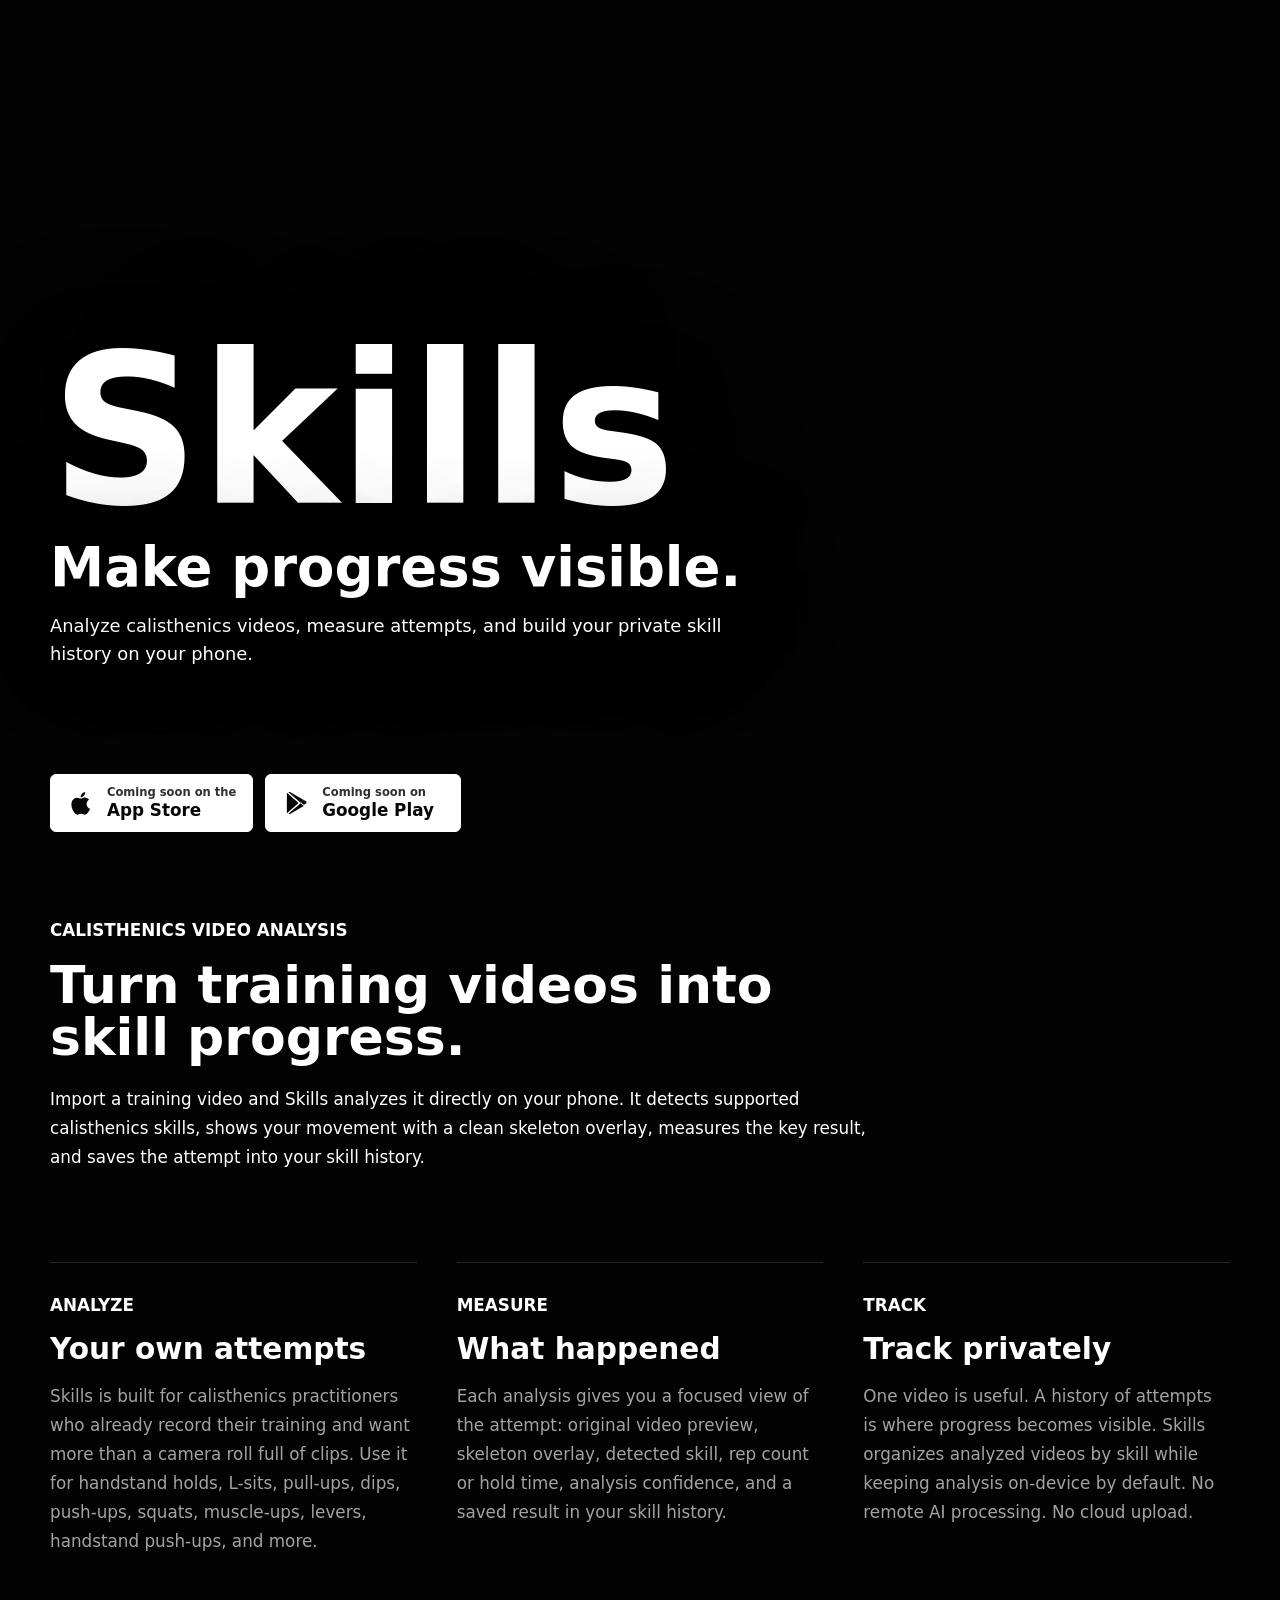
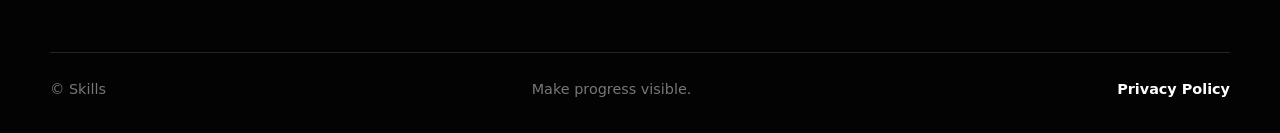
==== index.html @ ea8eeb11 "Remove mockup UI image and update styles and links in HTML files" ====
<!DOCTYPE html>
<html lang="en">
  <head>
    <meta charset="utf-8" />
    <meta name="viewport" content="width=device-width, initial-scale=1" />
    <title>Skills - Calisthenics Video Analysis</title>
    <meta
      name="description"
      content="Skills helps calisthenics athletes analyze training videos, measure reps and holds, and track skill progress privately on their phone."
    />
    <meta name="theme-color" content="#050505" />
    <meta property="og:title" content="Skills" />
    <meta
      property="og:description"
      content="Analyze calisthenics videos, measure attempts, and build your private skill history on your phone."
    />
    <meta property="og:type" content="website" />
    <link rel="icon" href="assets/favicon.svg" type="image/svg+xml" />
    <link rel="stylesheet" href="styles.css?v=20260706" />
  </head>
  <body>
    <div class="background-curtain" aria-hidden="true"></div>
    <main>
      <section class="hero" aria-label="Skills landing page hero">
        <div class="hero__content">
          <h1>Skills</h1>
          <p class="hero__tagline">Make progress visible.</p>
          <p class="hero__body">
            Analyze calisthenics videos, measure attempts, and build your
            private skill history on your phone.
          </p>
        </div>
      </section>

      <section class="buttons" aria-label="Download links">
        <div class="store-buttons" id="download" aria-label="Download links">
          <span
            class="store-button"
            role="link"
            aria-disabled="true"
            title="App Store link coming soon"
          >
            <svg viewBox="0 0 24 24" aria-hidden="true">
              <path
                d="M16.8 12.8c0-2.4 2-3.6 2.1-3.6-1.1-1.6-2.8-1.8-3.4-1.9-1.5-.2-2.8.9-3.6.9-.8 0-2-.8-3.2-.8-1.7 0-3.2 1-4.1 2.5-1.7 3-.4 7.3 1.2 9.7.8 1.2 1.8 2.5 3.1 2.4 1.2 0 1.7-.8 3.2-.8s1.9.8 3.3.8c1.4 0 2.2-1.2 3-2.4.9-1.3 1.3-2.6 1.3-2.7 0-.1-2.9-1.1-2.9-4.1ZM14.5 5.8c.7-.9 1.2-2 1.1-3.2-1 .1-2.1.7-2.8 1.5-.6.7-1.2 1.9-1.1 3 1.1.1 2.1-.5 2.8-1.3Z"
              />
            </svg>
            <span>
              <small>Coming soon on the</small>
              App Store
            </span>
          </span>

          <span
            class="store-button"
            role="link"
            aria-disabled="true"
            title="Google Play link coming soon"
          >
            <svg viewBox="0 0 24 24" aria-hidden="true">
              <path d="M4.2 3.3v17.4l10-8.7-10-8.7Z" />
              <path d="M5.5 2.7 16 11.8l2.7-2.4L7.2 2.7c-.5-.3-1.1-.3-1.7 0Z" />
              <path d="m16 12.2-10.5 9.1c.6.3 1.2.3 1.7 0l11.5-6.7-2.7-2.4Z" />
              <path
                d="m18.7 9.4-2.4 2.1 2.4 2.1 1.6-.9c.9-.5.9-1.8 0-2.4l-1.6-.9Z"
              />
            </svg>
            <span>
              <small>Coming soon on</small>
              Google Play
            </span>
          </span>
        </div>
      </section>

      <section class="intro" aria-labelledby="intro-title">
        <div class="intro__copy">
          <p class="eyebrow">Calisthenics video analysis</p>
          <h2 id="intro-title">Turn training videos into skill progress.</h2>
          <p>
            Import a training video and Skills analyzes it directly on your
            phone. It detects supported calisthenics skills, shows your movement
            with a clean skeleton overlay, measures the key result, and saves
            the attempt into your skill history.
          </p>
        </div>
      </section>

      <section class="detail-columns" aria-label="Product details">
        <article>
          <p class="eyebrow">Analyze</p>
          <h3>Your own attempts</h3>
          <p>
            Skills is built for calisthenics practitioners who already record
            their training and want more than a camera roll full of clips. Use
            it for handstand holds, L-sits, pull-ups, dips, push-ups, squats,
            muscle-ups, levers, handstand push-ups, and more.
          </p>
        </article>
        <article>
          <p class="eyebrow">Measure</p>
          <h3>What happened</h3>
          <p>
            Each analysis gives you a focused view of the attempt: original
            video preview, skeleton overlay, detected skill, rep count or hold
            time, analysis confidence, and a saved result in your skill history.
          </p>
        </article>
        <article>
          <p class="eyebrow">Track</p>
          <h3>Track privately</h3>
          <p>
            One video is useful. A history of attempts is where progress becomes
            visible. Skills organizes analyzed videos by skill while keeping
            analysis on-device by default. No remote AI processing. No cloud
            upload.
          </p>
        </article>
      </section>
    </main>

    <footer class="footer">
      <p>&copy; Skills</p>
      <p>Make progress visible.</p>
      <p>
        <a class="footer__privacy-link" href="privacy-policy.html"
          >Privacy Policy</a
        >
      </p>
    </footer>
  </body>
</html>
---- styles.css ----
:root {
  color-scheme: dark;
  --app-black: #050505;
  --surface: #151515;
  --surface-elevated: #1c1c1e;
  --white: #ffffff;
  --secondary: #a3a3a3;
  --muted: #777777;
  --divider: #242424;
  --mint: #b7f5c8;
  --max-width: 1180px;
  --background-overlay-opacity: 0.48;
}

* {
  box-sizing: border-box;
}

html {
  background: var(--app-black);
}

body {
  position: relative;
  margin: 0;
  background-color: var(--app-black);
  /*
  background-image: url('assets/mockup-ui.png');
  background-position: top center;
  background-repeat: no-repeat;
  background-size: 100% auto;
  */
  color: var(--white);
  font-family: Inter, ui-sans-serif, system-ui, -apple-system,
    BlinkMacSystemFont, 'SF Pro Display', 'SF Pro Text', 'Segoe UI', sans-serif;
  letter-spacing: 0;
  text-rendering: optimizeLegibility;
}

body.policy-page {
  background-image: none;
}

.background-curtain {
  position: absolute;
  inset: 0;
  z-index: 0;
  background: #000000;
  opacity: var(--background-overlay-opacity);
  pointer-events: none;
}

main,
.footer {
  position: relative;
  z-index: 1;
}

img,
svg {
  display: block;
}

.hero {
  min-height: 82svh;
  position: relative;
  display: grid;
  align-items: end;
  overflow: hidden;
  isolation: isolate;
  padding: 56px 22px;
}

.hero__content {
  position: relative;
  z-index: 1;
  width: min(100%, var(--max-width));
  margin: 0 auto;
  text-shadow: 0 2px 20px rgba(0, 0, 0, 0.95), 0 10px 64px rgba(0, 0, 0, 0.95),
    0 24px 128px rgba(0, 0, 0, 0.9);
}

.eyebrow {
  margin: 0 0 14px;
  color: var(--secondary);
  font-size: 0.74rem;
  font-weight: 700;
  line-height: 1.2;
  letter-spacing: 0;
  text-transform: uppercase;
}

h1,
h2,
h3,
p {
  margin-top: 0;
}

h1 {
  margin-bottom: 18px;
  color: var(--white);
  font-size: 5.75rem;
  font-weight: 900;
  line-height: 0.86;
  letter-spacing: 0;
}

.hero__tagline {
  max-width: 760px;
  margin-bottom: 16px;
  font-size: 2rem;
  font-weight: 850;
  line-height: 1.05;
}

.hero__body {
  max-width: 680px;
  margin-bottom: 0;
  color: var(--white);
  font-size: 1.12rem;
  line-height: 1.55;
}

.buttons {
  width: min(100% - 44px, var(--max-width));
  margin: 0 auto;
}

.intro {
  width: min(100% - 44px, var(--max-width));
  margin: 0 auto;
  padding: 84px 0 74px;
}

.intro__copy {
  max-width: 820px;
}

h2 {
  margin-bottom: 22px;
  font-size: 3.25rem;
  font-weight: 900;
  line-height: 1;
  letter-spacing: 0;
}

.intro p,
.detail-columns p {
  color: var(--white);
  font-size: 1.05rem;
  line-height: 1.72;
}

.feature-list {
  display: grid;
  grid-template-columns: repeat(3, minmax(0, 1fr));
  gap: 0;
  margin-top: 54px;
  border-top: 1px solid var(--divider);
  border-bottom: 1px solid var(--divider);
}

.feature-list div {
  min-height: 116px;
  padding: 24px 28px 24px 0;
  border-right: 1px solid var(--divider);
}

.feature-list div:last-child {
  border-right: 0;
}

.feature-list strong,
.feature-list span {
  display: block;
}

.feature-list strong {
  margin-bottom: 12px;
  color: var(--mint);
  font-size: 1.55rem;
  line-height: 1.1;
}

.feature-list span {
  color: var(--secondary);
  font-size: 0.98rem;
  line-height: 1.5;
}

.store-buttons {
  display: flex;
  flex-wrap: wrap;
  gap: 12px;
  margin-top: 36px;
}

.store-button {
  display: inline-flex;
  align-items: center;
  min-width: 196px;
  min-height: 58px;
  gap: 12px;
  padding: 9px 16px;
  border: 1px solid var(--white);
  border-radius: 6px;
  background: var(--white);
  color: var(--app-black);
  font-size: 1.05rem;
  font-weight: 800;
  line-height: 1.1;
}

.store-button svg {
  width: 28px;
  height: 28px;
  flex: 0 0 auto;
  fill: currentColor;
}

.store-button small {
  display: block;
  margin-bottom: 3px;
  color: #303030;
  font-size: 0.72rem;
  font-weight: 700;
  line-height: 1;
}

.detail-columns {
  width: min(100% - 44px, var(--max-width));
  margin: 0 auto;
  display: grid;
  grid-template-columns: repeat(3, minmax(0, 1fr));
  gap: 40px;
  padding: 0 0 96px;
}

.detail-columns article {
  padding-top: 28px;
  border-top: 1px solid var(--divider);
}

h3 {
  margin-bottom: 16px;
  font-size: 1.85rem;
  font-weight: 850;
  line-height: 1.08;
  letter-spacing: 0;
}

.detail-columns p:last-child {
  margin-bottom: 0;
  color: var(--secondary);
}

.footer {
  width: min(100% - 44px, var(--max-width));
  margin: 0 auto;
  display: flex;
  flex-wrap: wrap;
  justify-content: space-between;
  gap: 12px 28px;
  padding: 26px 0 34px;
  border-top: 1px solid var(--divider);
  color: var(--muted);
}

.footer p {
  margin: 0;
  font-size: 0.9rem;
  line-height: 1.45;
}

.footer a {
  color: inherit;
  text-decoration: none;
}

.footer .footer__privacy-link {
  color: var(--white);
  font-weight: 800;
  text-decoration: none;
}

.footer a:hover,
.footer a:focus-visible,
.policy-content a {
  color: var(--white);
}

.policy-main {
  position: relative;
  z-index: 1;
  width: min(100% - 44px, 900px);
  margin: 0 auto;
  padding: 72px 0 72px;
}

.policy-hero {
  padding: 42px 0 58px;
  border-bottom: 1px solid var(--divider);
}

.policy-hero h1 {
  max-width: 820px;
  margin-bottom: 24px;
  font-size: 4.8rem;
  line-height: 0.92;
}

.policy-lede {
  max-width: 760px;
  margin-bottom: 22px;
  color: var(--white);
  font-size: 1.24rem;
  line-height: 1.65;
}

.policy-date {
  margin: 0;
  color: var(--secondary);
  font-size: 0.96rem;
  line-height: 1.5;
}

.policy-summary {
  display: grid;
  grid-template-columns: repeat(3, minmax(0, 1fr));
  gap: 0;
  border-bottom: 1px solid var(--divider);
}

.policy-summary div {
  min-height: 178px;
  padding: 26px 24px 26px 0;
  border-right: 1px solid var(--divider);
}

.policy-summary div:last-child {
  border-right: 0;
}

.policy-summary strong,
.policy-summary span {
  display: block;
}

.policy-summary strong {
  margin-bottom: 14px;
  color: var(--white);
  font-size: 1.18rem;
  line-height: 1.2;
}

.policy-summary span {
  color: var(--secondary);
  font-size: 0.98rem;
  line-height: 1.58;
}

.policy-content article {
  padding: 38px 0;
  border-bottom: 1px solid var(--divider);
}

.policy-content h2 {
  margin-bottom: 18px;
  font-size: 2rem;
  line-height: 1.08;
}

.policy-content p,
.policy-content li {
  color: var(--secondary);
  font-size: 1.02rem;
  line-height: 1.72;
}

.policy-content p:last-child,
.policy-content ul:last-child {
  margin-bottom: 0;
}

.policy-content ul {
  margin: 0 0 20px;
  padding-left: 22px;
}

.policy-content li + li {
  margin-top: 10px;
}

.policy-content a {
  text-decoration-color: rgba(255, 255, 255, 0.42);
  text-underline-offset: 3px;
}

@media (min-width: 720px) {
  .hero {
    padding: 70px 32px;
  }

  h1 {
    font-size: 9rem;
  }

  .hero__tagline {
    font-size: 2.7rem;
  }
}

@media (min-width: 1120px) {
  h1 {
    font-size: 13rem;
  }

  .hero__tagline {
    font-size: 3.4rem;
  }
}

@media (max-width: 820px) {
  .intro {
    padding-top: 68px;
  }

  h2 {
    font-size: 2.45rem;
  }

  .feature-list,
  .detail-columns,
  .policy-summary {
    grid-template-columns: 1fr;
  }

  .feature-list div {
    min-height: auto;
    border-right: 0;
    border-bottom: 1px solid var(--divider);
  }

  .feature-list div:last-child {
    border-bottom: 0;
  }

  .policy-summary div {
    min-height: auto;
    border-right: 0;
    border-bottom: 1px solid var(--divider);
  }

  .policy-summary div:last-child {
    border-bottom: 0;
  }

  .policy-hero h1 {
    font-size: 3.4rem;
  }
}

@media (max-width: 520px) {
  .hero {
    min-height: 82svh;
    padding: 42px 18px;
  }

  h1 {
    font-size: 5.15rem;
  }

  .hero__tagline {
    font-size: 1.74rem;
  }

  .hero__body,
  .intro p,
  .detail-columns p {
    font-size: 1rem;
  }

  .intro,
  .detail-columns,
  .footer,
  .policy-main {
    width: min(100% - 36px, var(--max-width));
  }

  .policy-main {
    padding-top: 44px;
  }

  .policy-hero {
    padding-top: 28px;
    padding-bottom: 42px;
  }

  .policy-hero h1 {
    font-size: 2.85rem;
  }

  .policy-lede {
    font-size: 1.06rem;
  }

  .policy-content h2 {
    font-size: 1.65rem;
  }

  .store-buttons {
    display: grid;
    grid-template-columns: 1fr;
  }

  .store-button {
    width: 100%;
  }
}
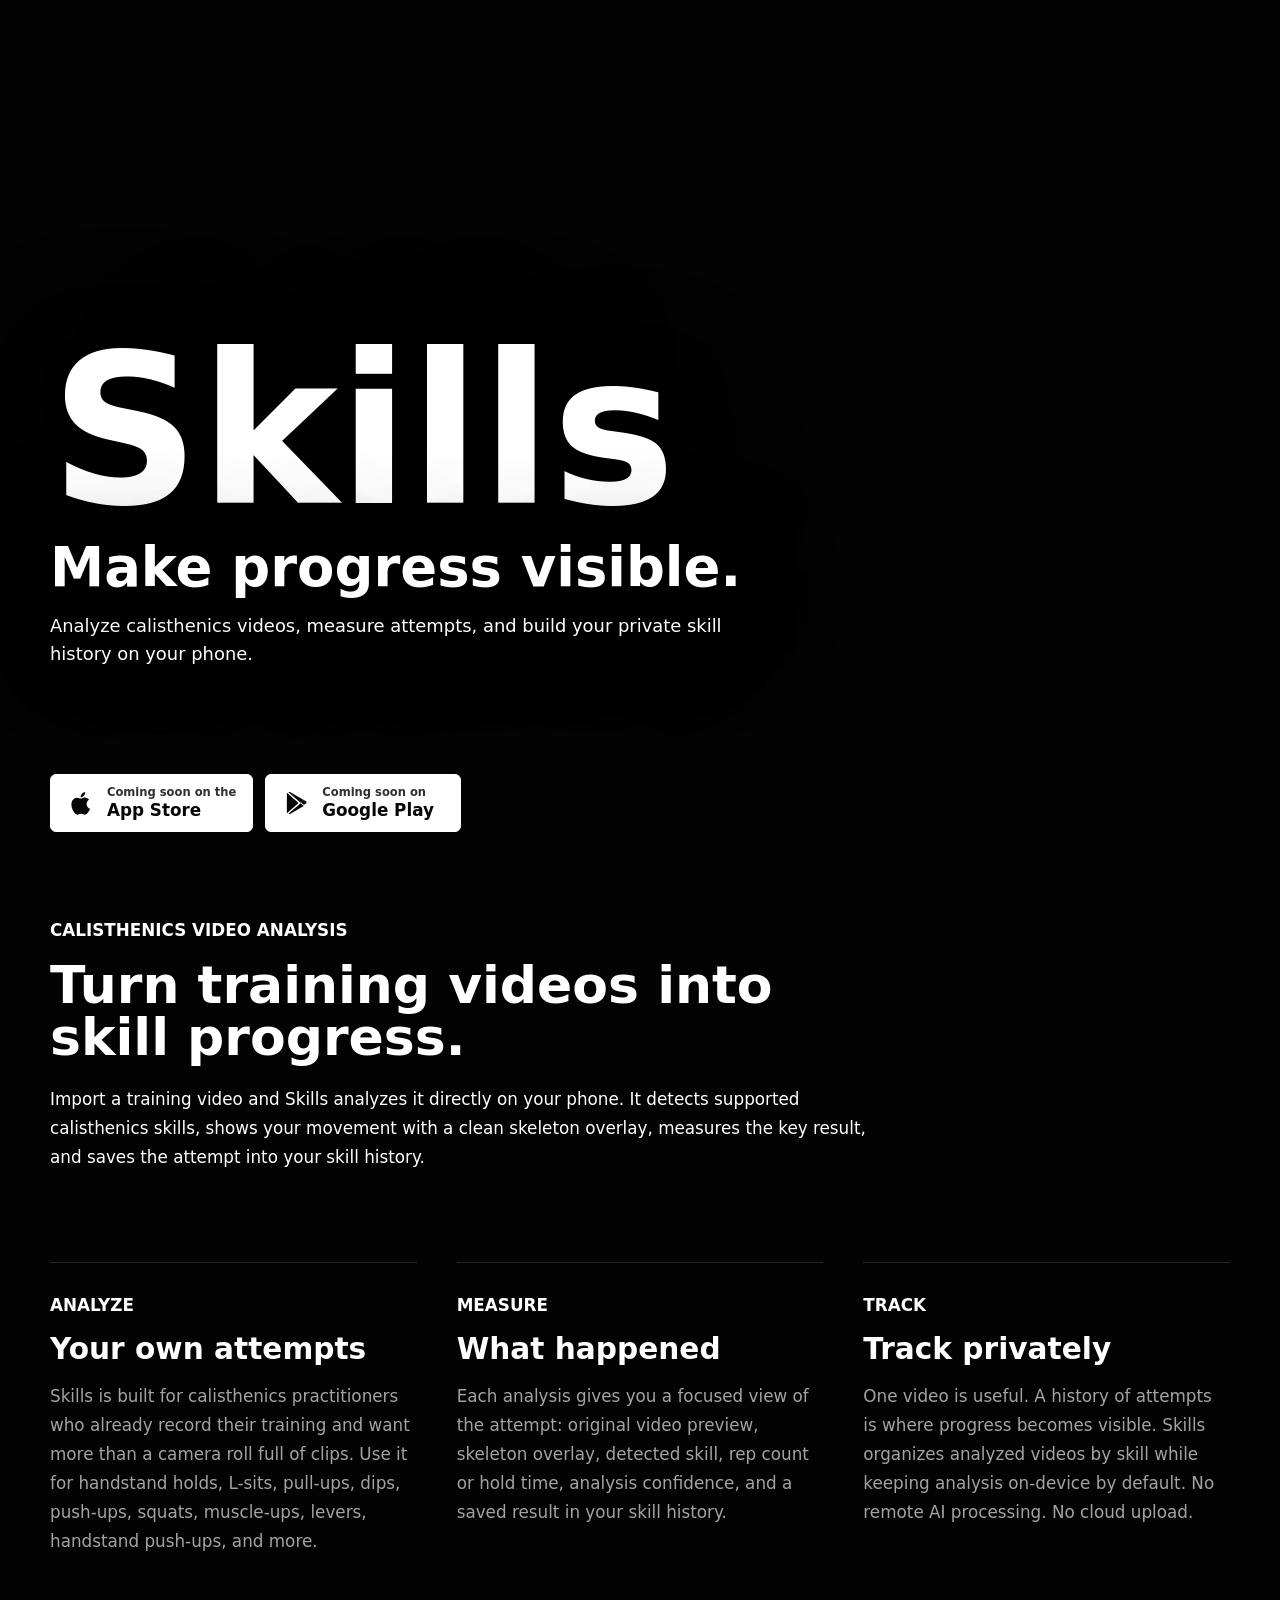
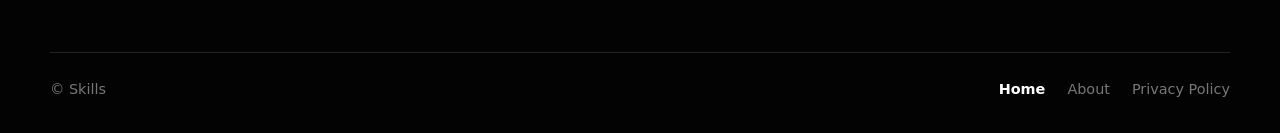
==== commit 82b1e718: "Add About page and update footer navigation across HTML files" ====
--- a/index.html
+++ b/index.html
@@ -16,7 +16,7 @@
     />
     <meta property="og:type" content="website" />
     <link rel="icon" href="assets/favicon.svg" type="image/svg+xml" />
-    <link rel="stylesheet" href="styles.css?v=20260706" />
+    <link rel="stylesheet" href="styles.css?v=20260706-3" />
   </head>
   <body>
     <div class="background-curtain" aria-hidden="true"></div>
@@ -121,12 +121,13 @@
 
     <footer class="footer">
       <p>&copy; Skills</p>
-      <p>Make progress visible.</p>
-      <p>
-        <a class="footer__privacy-link" href="privacy-policy.html"
-          >Privacy Policy</a
+      <nav class="footer__nav" aria-label="Footer">
+        <a class="footer__link--current" href="index.html" aria-current="page"
+          >Home</a
         >
-      </p>
+        <a href="about.html">About</a>
+        <a href="privacy-policy.html">Privacy Policy</a>
+      </nav>
     </footer>
   </body>
 </html>
--- a/styles.css
+++ b/styles.css
@@ -273,12 +273,20 @@
   line-height: 1.45;
 }
 
+.footer__nav {
+  display: flex;
+  flex-wrap: wrap;
+  gap: 12px 22px;
+}
+
 .footer a {
   color: inherit;
   text-decoration: none;
-}
-
-.footer .footer__privacy-link {
+  font-size: 0.9rem;
+  line-height: 1.45;
+}
+
+.footer .footer__link--current {
   color: var(--white);
   font-weight: 800;
   text-decoration: none;
@@ -334,12 +342,17 @@
 
 .policy-summary div {
   min-height: 178px;
-  padding: 26px 24px 26px 0;
+  padding: 26px 24px;
   border-right: 1px solid var(--divider);
+}
+
+.policy-summary div:first-child {
+  padding-left: 0;
 }
 
 .policy-summary div:last-child {
   border-right: 0;
+  padding-right: 0;
 }
 
 .policy-summary strong,
@@ -363,6 +376,10 @@
 .policy-content article {
   padding: 38px 0;
   border-bottom: 1px solid var(--divider);
+}
+
+.policy-content article:last-child {
+  border-bottom: 0;
 }
 
 .policy-content h2 {
@@ -448,6 +465,7 @@
 
   .policy-summary div {
     min-height: auto;
+    padding: 26px 0;
     border-right: 0;
     border-bottom: 1px solid var(--divider);
   }
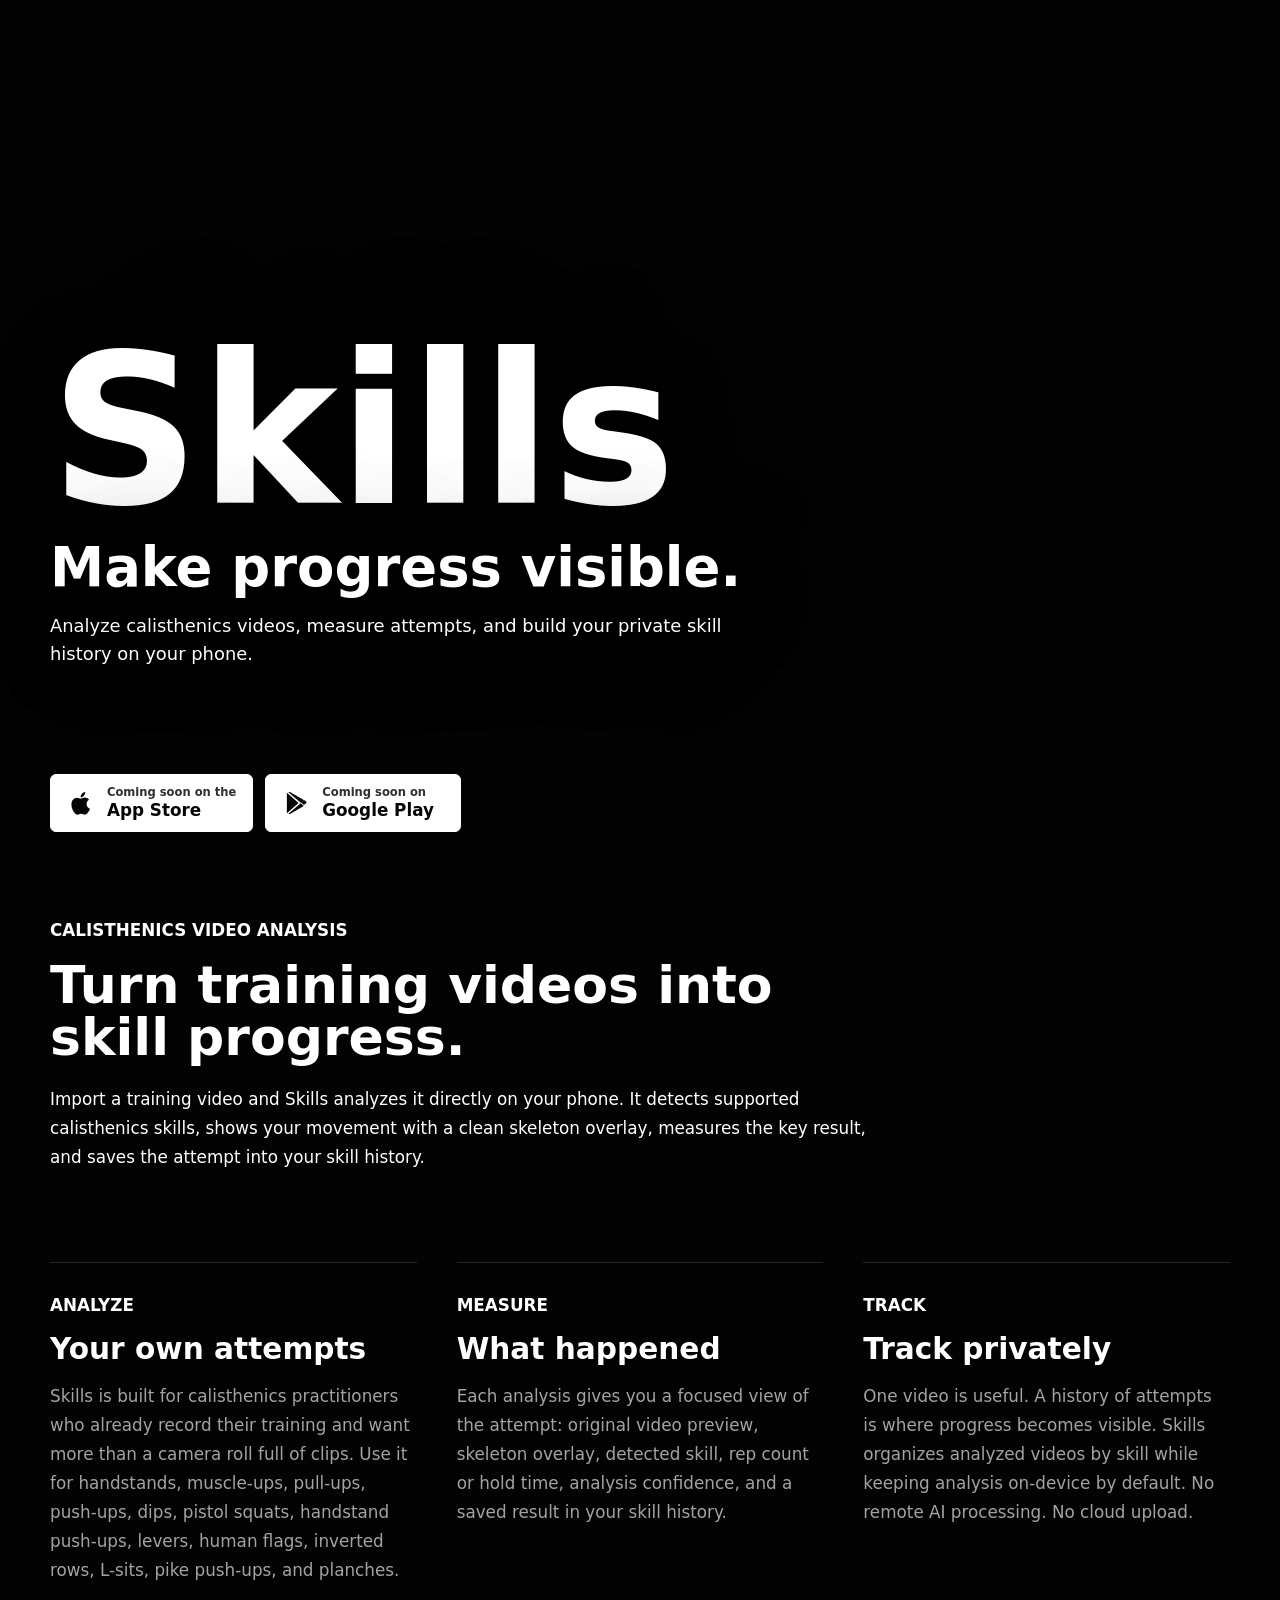
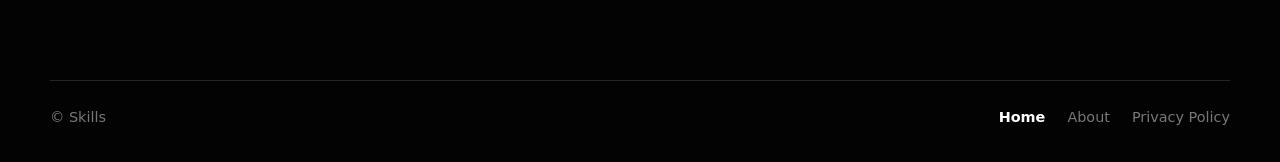
==== commit f26b530f: "Update exercise list in introduction for clarity and comprehensiveness" ====
--- a/index.html
+++ b/index.html
@@ -16,13 +16,13 @@
     />
     <meta property="og:type" content="website" />
     <link rel="icon" href="assets/favicon.svg" type="image/svg+xml" />
-    <link rel="stylesheet" href="styles.css?v=20260706-3" />
+    <link rel="stylesheet" href="styles.css?v=20260706-4" />
   </head>
   <body>
     <div class="background-curtain" aria-hidden="true"></div>
     <main>
       <section class="hero" aria-label="Skills landing page hero">
-        <div class="hero__content">
+        <div class="site-container hero__content">
           <h1>Skills</h1>
           <p class="hero__tagline">Make progress visible.</p>
           <p class="hero__body">
@@ -32,7 +32,7 @@
         </div>
       </section>
 
-      <section class="buttons" aria-label="Download links">
+      <section class="site-container buttons" aria-label="Download links">
         <div class="store-buttons" id="download" aria-label="Download links">
           <span
             class="store-button"
@@ -73,7 +73,7 @@
         </div>
       </section>
 
-      <section class="intro" aria-labelledby="intro-title">
+      <section class="site-container intro" aria-labelledby="intro-title">
         <div class="intro__copy">
           <p class="eyebrow">Calisthenics video analysis</p>
           <h2 id="intro-title">Turn training videos into skill progress.</h2>
@@ -86,15 +86,19 @@
         </div>
       </section>
 
-      <section class="detail-columns" aria-label="Product details">
+      <section
+        class="site-container detail-columns"
+        aria-label="Product details"
+      >
         <article>
           <p class="eyebrow">Analyze</p>
           <h3>Your own attempts</h3>
           <p>
             Skills is built for calisthenics practitioners who already record
             their training and want more than a camera roll full of clips. Use
-            it for handstand holds, L-sits, pull-ups, dips, push-ups, squats,
-            muscle-ups, levers, handstand push-ups, and more.
+            it for handstands, muscle-ups, pull-ups, push-ups, dips, pistol
+            squats, handstand push-ups, levers, human flags, inverted rows,
+            L-sits, pike push-ups, and planches.
           </p>
         </article>
         <article>
@@ -119,7 +123,7 @@
       </section>
     </main>
 
-    <footer class="footer">
+    <footer class="site-container footer">
       <p>&copy; Skills</p>
       <nav class="footer__nav" aria-label="Footer">
         <a class="footer__link--current" href="index.html" aria-current="page"
--- a/styles.css
+++ b/styles.css
@@ -20,6 +20,12 @@
   background: var(--app-black);
 }
 
+.site-container {
+  width: min(100% - 44px, var(--max-width));
+  margin-right: auto;
+  margin-left: auto;
+}
+
 body {
   position: relative;
   margin: 0;
@@ -37,7 +43,7 @@
   text-rendering: optimizeLegibility;
 }
 
-body.policy-page {
+body.inner-page {
   background-image: none;
 }
 
@@ -68,14 +74,12 @@
   align-items: end;
   overflow: hidden;
   isolation: isolate;
-  padding: 56px 22px;
+  padding: 56px 0;
 }
 
 .hero__content {
   position: relative;
   z-index: 1;
-  width: min(100%, var(--max-width));
-  margin: 0 auto;
   text-shadow: 0 2px 20px rgba(0, 0, 0, 0.95), 0 10px 64px rgba(0, 0, 0, 0.95),
     0 24px 128px rgba(0, 0, 0, 0.9);
 }
@@ -122,14 +126,7 @@
   line-height: 1.55;
 }
 
-.buttons {
-  width: min(100% - 44px, var(--max-width));
-  margin: 0 auto;
-}
-
 .intro {
-  width: min(100% - 44px, var(--max-width));
-  margin: 0 auto;
   padding: 84px 0 74px;
 }
 
@@ -229,8 +226,6 @@
 }
 
 .detail-columns {
-  width: min(100% - 44px, var(--max-width));
-  margin: 0 auto;
   display: grid;
   grid-template-columns: repeat(3, minmax(0, 1fr));
   gap: 40px;
@@ -256,8 +251,6 @@
 }
 
 .footer {
-  width: min(100% - 44px, var(--max-width));
-  margin: 0 auto;
   display: flex;
   flex-wrap: wrap;
   justify-content: space-between;
@@ -294,31 +287,29 @@
 
 .footer a:hover,
 .footer a:focus-visible,
-.policy-content a {
-  color: var(--white);
-}
-
-.policy-main {
+.page-content a {
+  color: var(--white);
+}
+
+.page-main {
   position: relative;
   z-index: 1;
-  width: min(100% - 44px, 900px);
-  margin: 0 auto;
   padding: 72px 0 72px;
 }
 
-.policy-hero {
+.page-hero {
   padding: 42px 0 58px;
   border-bottom: 1px solid var(--divider);
 }
 
-.policy-hero h1 {
+.page-hero h1 {
   max-width: 820px;
   margin-bottom: 24px;
   font-size: 4.8rem;
   line-height: 0.92;
 }
 
-.policy-lede {
+.page-lede {
   max-width: 760px;
   margin-bottom: 22px;
   color: var(--white);
@@ -326,97 +317,102 @@
   line-height: 1.65;
 }
 
-.policy-date {
+.page-date {
   margin: 0;
   color: var(--secondary);
   font-size: 0.96rem;
   line-height: 1.5;
 }
 
-.policy-summary {
+.page-summary {
   display: grid;
   grid-template-columns: repeat(3, minmax(0, 1fr));
   gap: 0;
   border-bottom: 1px solid var(--divider);
 }
 
-.policy-summary div {
+.page-summary div {
   min-height: 178px;
   padding: 26px 24px;
   border-right: 1px solid var(--divider);
 }
 
-.policy-summary div:first-child {
+.page-summary div:first-child {
   padding-left: 0;
 }
 
-.policy-summary div:last-child {
+.page-summary div:last-child {
   border-right: 0;
   padding-right: 0;
 }
 
-.policy-summary strong,
-.policy-summary span {
+.page-summary strong,
+.page-summary span {
   display: block;
 }
 
-.policy-summary strong {
+.page-summary strong {
   margin-bottom: 14px;
   color: var(--white);
   font-size: 1.18rem;
   line-height: 1.2;
 }
 
-.policy-summary span {
+.page-summary span {
   color: var(--secondary);
   font-size: 0.98rem;
   line-height: 1.58;
 }
 
-.policy-content article {
+.page-content article {
   padding: 38px 0;
   border-bottom: 1px solid var(--divider);
 }
 
-.policy-content article:last-child {
+.page-content article:last-child {
   border-bottom: 0;
 }
 
-.policy-content h2 {
+.page-content h2 {
   margin-bottom: 18px;
   font-size: 2rem;
   line-height: 1.08;
 }
 
-.policy-content p,
-.policy-content li {
+.page-content p,
+.page-content li {
   color: var(--secondary);
   font-size: 1.02rem;
   line-height: 1.72;
 }
 
-.policy-content p:last-child,
-.policy-content ul:last-child {
+.page-content p,
+.page-content ul {
+  max-width: 860px;
+}
+
+.page-content p:last-child,
+.page-content ul:last-child {
   margin-bottom: 0;
 }
 
-.policy-content ul {
+.page-content ul {
   margin: 0 0 20px;
   padding-left: 22px;
 }
 
-.policy-content li + li {
+.page-content li + li {
   margin-top: 10px;
 }
 
-.policy-content a {
+.page-content a {
   text-decoration-color: rgba(255, 255, 255, 0.42);
   text-underline-offset: 3px;
 }
 
 @media (min-width: 720px) {
   .hero {
-    padding: 70px 32px;
+    padding: 70px 0;
   }
 
   h1 {
@@ -449,7 +445,7 @@
 
   .feature-list,
   .detail-columns,
-  .policy-summary {
+  .page-summary {
     grid-template-columns: 1fr;
   }
 
@@ -463,18 +459,18 @@
     border-bottom: 0;
   }
 
-  .policy-summary div {
+  .page-summary div {
     min-height: auto;
     padding: 26px 0;
     border-right: 0;
     border-bottom: 1px solid var(--divider);
   }
 
-  .policy-summary div:last-child {
+  .page-summary div:last-child {
     border-bottom: 0;
   }
 
-  .policy-hero h1 {
+  .page-hero h1 {
     font-size: 3.4rem;
   }
 }
@@ -482,7 +478,7 @@
 @media (max-width: 520px) {
   .hero {
     min-height: 82svh;
-    padding: 42px 18px;
+    padding: 42px 0;
   }
 
   h1 {
@@ -499,31 +495,28 @@
     font-size: 1rem;
   }
 
-  .intro,
-  .detail-columns,
-  .footer,
-  .policy-main {
+  .site-container {
     width: min(100% - 36px, var(--max-width));
   }
 
-  .policy-main {
+  .page-main {
     padding-top: 44px;
   }
 
-  .policy-hero {
+  .page-hero {
     padding-top: 28px;
     padding-bottom: 42px;
   }
 
-  .policy-hero h1 {
+  .page-hero h1 {
     font-size: 2.85rem;
   }
 
-  .policy-lede {
+  .page-lede {
     font-size: 1.06rem;
   }
 
-  .policy-content h2 {
+  .page-content h2 {
     font-size: 1.65rem;
   }
 
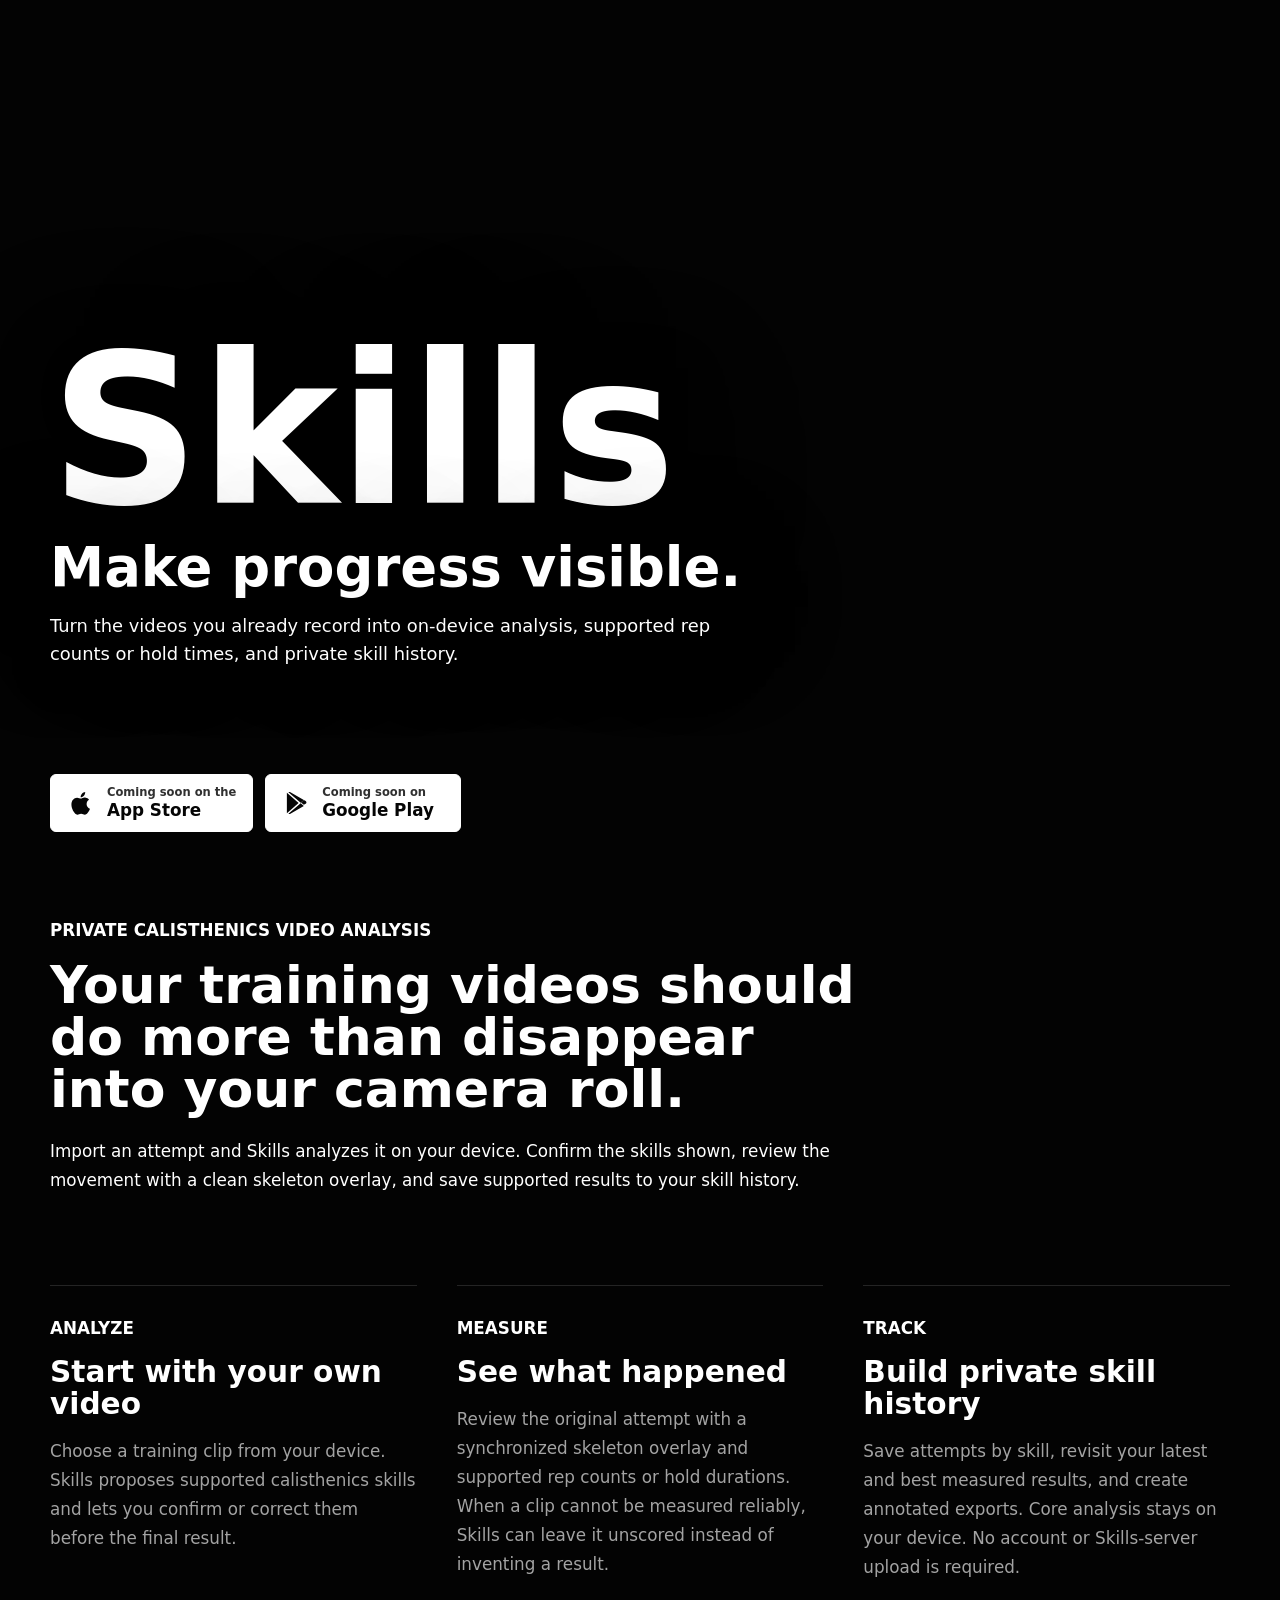
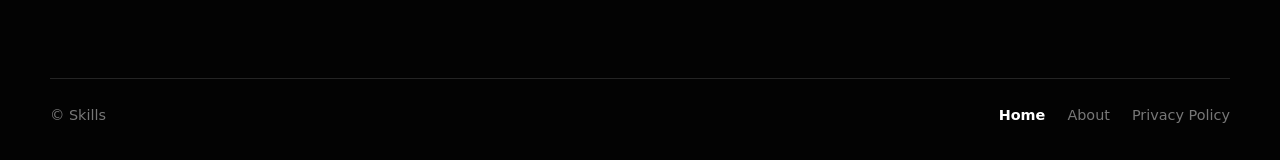
==== commit 701f1ad1: "Improve landing page copy" ====
--- a/index.html
+++ b/index.html
@@ -3,16 +3,16 @@
   <head>
     <meta charset="utf-8" />
     <meta name="viewport" content="width=device-width, initial-scale=1" />
-    <title>Skills - Calisthenics Video Analysis</title>
+    <title>Skills - Calisthenics Video Analysis &amp; Progress</title>
     <meta
       name="description"
-      content="Skills helps calisthenics athletes analyze training videos, measure reps and holds, and track skill progress privately on their phone."
+      content="Turn calisthenics videos into on-device analysis, supported rep counts or hold times, and private skill history with Skills."
     />
     <meta name="theme-color" content="#050505" />
-    <meta property="og:title" content="Skills" />
+    <meta property="og:title" content="Skills - Make Calisthenics Progress Visible" />
     <meta
       property="og:description"
-      content="Analyze calisthenics videos, measure attempts, and build your private skill history on your phone."
+      content="Analyze your own calisthenics videos on-device, confirm supported skills, measure reps or holds, and build private skill history."
     />
     <meta property="og:type" content="website" />
     <link rel="icon" href="assets/favicon.svg" type="image/svg+xml" />
@@ -26,8 +26,8 @@
           <h1>Skills</h1>
           <p class="hero__tagline">Make progress visible.</p>
           <p class="hero__body">
-            Analyze calisthenics videos, measure attempts, and build your
-            private skill history on your phone.
+            Turn the videos you already record into on-device analysis,
+            supported rep counts or hold times, and private skill history.
           </p>
         </div>
       </section>
@@ -75,13 +75,15 @@
 
       <section class="site-container intro" aria-labelledby="intro-title">
         <div class="intro__copy">
-          <p class="eyebrow">Calisthenics video analysis</p>
-          <h2 id="intro-title">Turn training videos into skill progress.</h2>
+          <p class="eyebrow">Private calisthenics video analysis</p>
+          <h2 id="intro-title">
+            Your training videos should do more than disappear into your camera
+            roll.
+          </h2>
           <p>
-            Import a training video and Skills analyzes it directly on your
-            phone. It detects supported calisthenics skills, shows your movement
-            with a clean skeleton overlay, measures the key result, and saves
-            the attempt into your skill history.
+            Import an attempt and Skills analyzes it on your device. Confirm the
+            skills shown, review the movement with a clean skeleton overlay, and
+            save supported results to your skill history.
           </p>
         </div>
       </section>
@@ -92,32 +94,29 @@
       >
         <article>
           <p class="eyebrow">Analyze</p>
-          <h3>Your own attempts</h3>
+          <h3>Start with your own video</h3>
           <p>
-            Skills is built for calisthenics practitioners who already record
-            their training and want more than a camera roll full of clips. Use
-            it for handstands, muscle-ups, pull-ups, push-ups, dips, pistol
-            squats, handstand push-ups, levers, human flags, inverted rows,
-            L-sits, pike push-ups, and planches.
+            Choose a training clip from your device. Skills proposes supported
+            calisthenics skills and lets you confirm or correct them before the
+            final result.
           </p>
         </article>
         <article>
           <p class="eyebrow">Measure</p>
-          <h3>What happened</h3>
+          <h3>See what happened</h3>
           <p>
-            Each analysis gives you a focused view of the attempt: original
-            video preview, skeleton overlay, detected skill, rep count or hold
-            time, analysis confidence, and a saved result in your skill history.
+            Review the original attempt with a synchronized skeleton overlay and
+            supported rep counts or hold durations. When a clip cannot be measured
+            reliably, Skills can leave it unscored instead of inventing a result.
           </p>
         </article>
         <article>
           <p class="eyebrow">Track</p>
-          <h3>Track privately</h3>
+          <h3>Build private skill history</h3>
           <p>
-            One video is useful. A history of attempts is where progress becomes
-            visible. Skills organizes analyzed videos by skill while keeping
-            analysis on-device by default. No remote AI processing. No cloud
-            upload.
+            Save attempts by skill, revisit your latest and best measured results,
+            and create annotated exports. Core analysis stays on your device. No
+            account or Skills-server upload is required.
           </p>
         </article>
       </section>
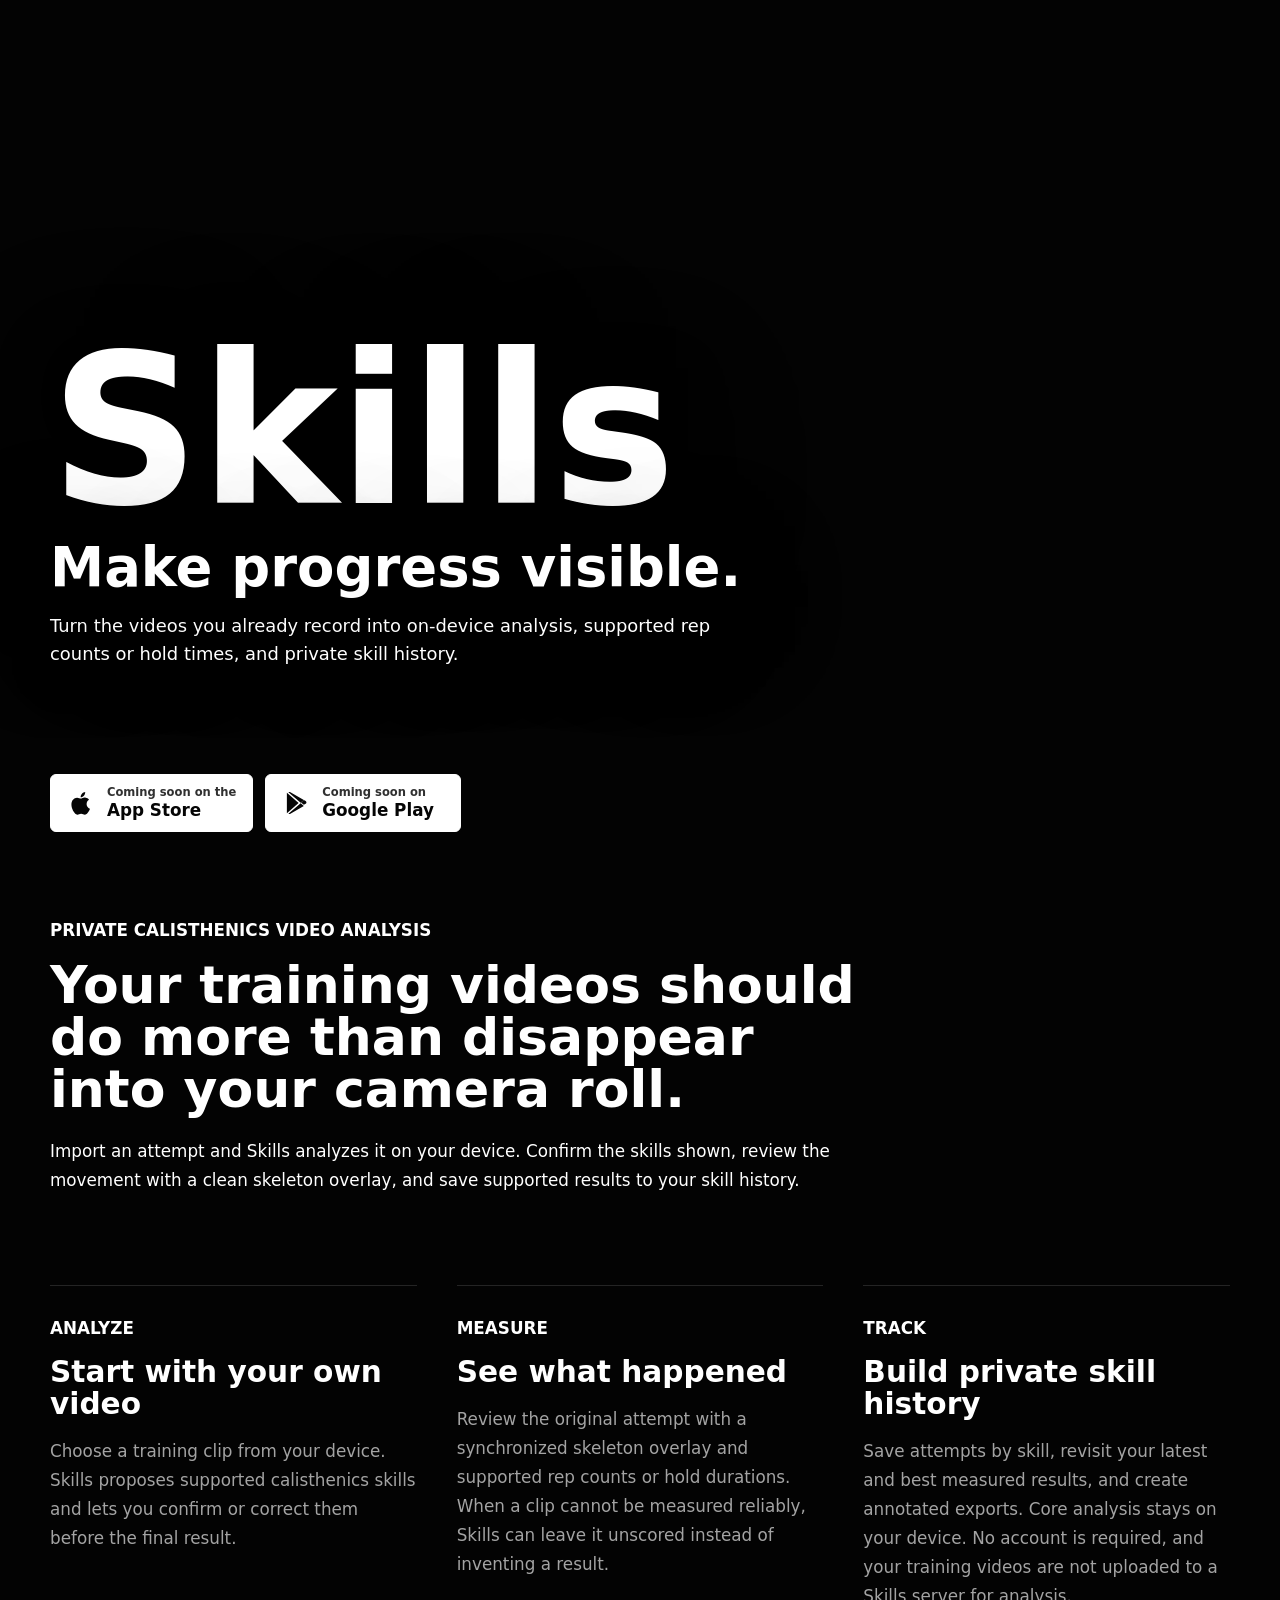
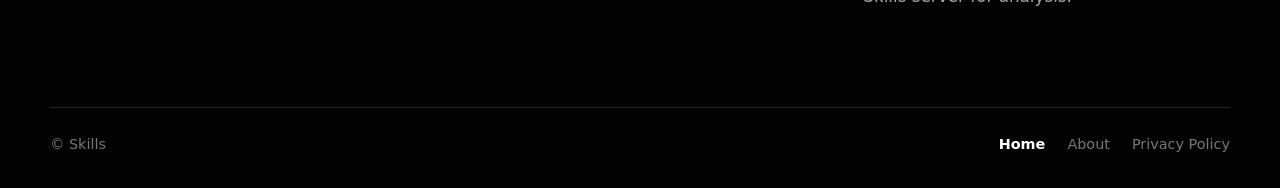
==== commit 09d319fe: "Refine landing page privacy wording" ====
--- a/index.html
+++ b/index.html
@@ -116,7 +116,8 @@
           <p>
             Save attempts by skill, revisit your latest and best measured results,
             and create annotated exports. Core analysis stays on your device. No
-            account or Skills-server upload is required.
+            account is required, and your training videos are not uploaded to a
+            Skills server for analysis.
           </p>
         </article>
       </section>
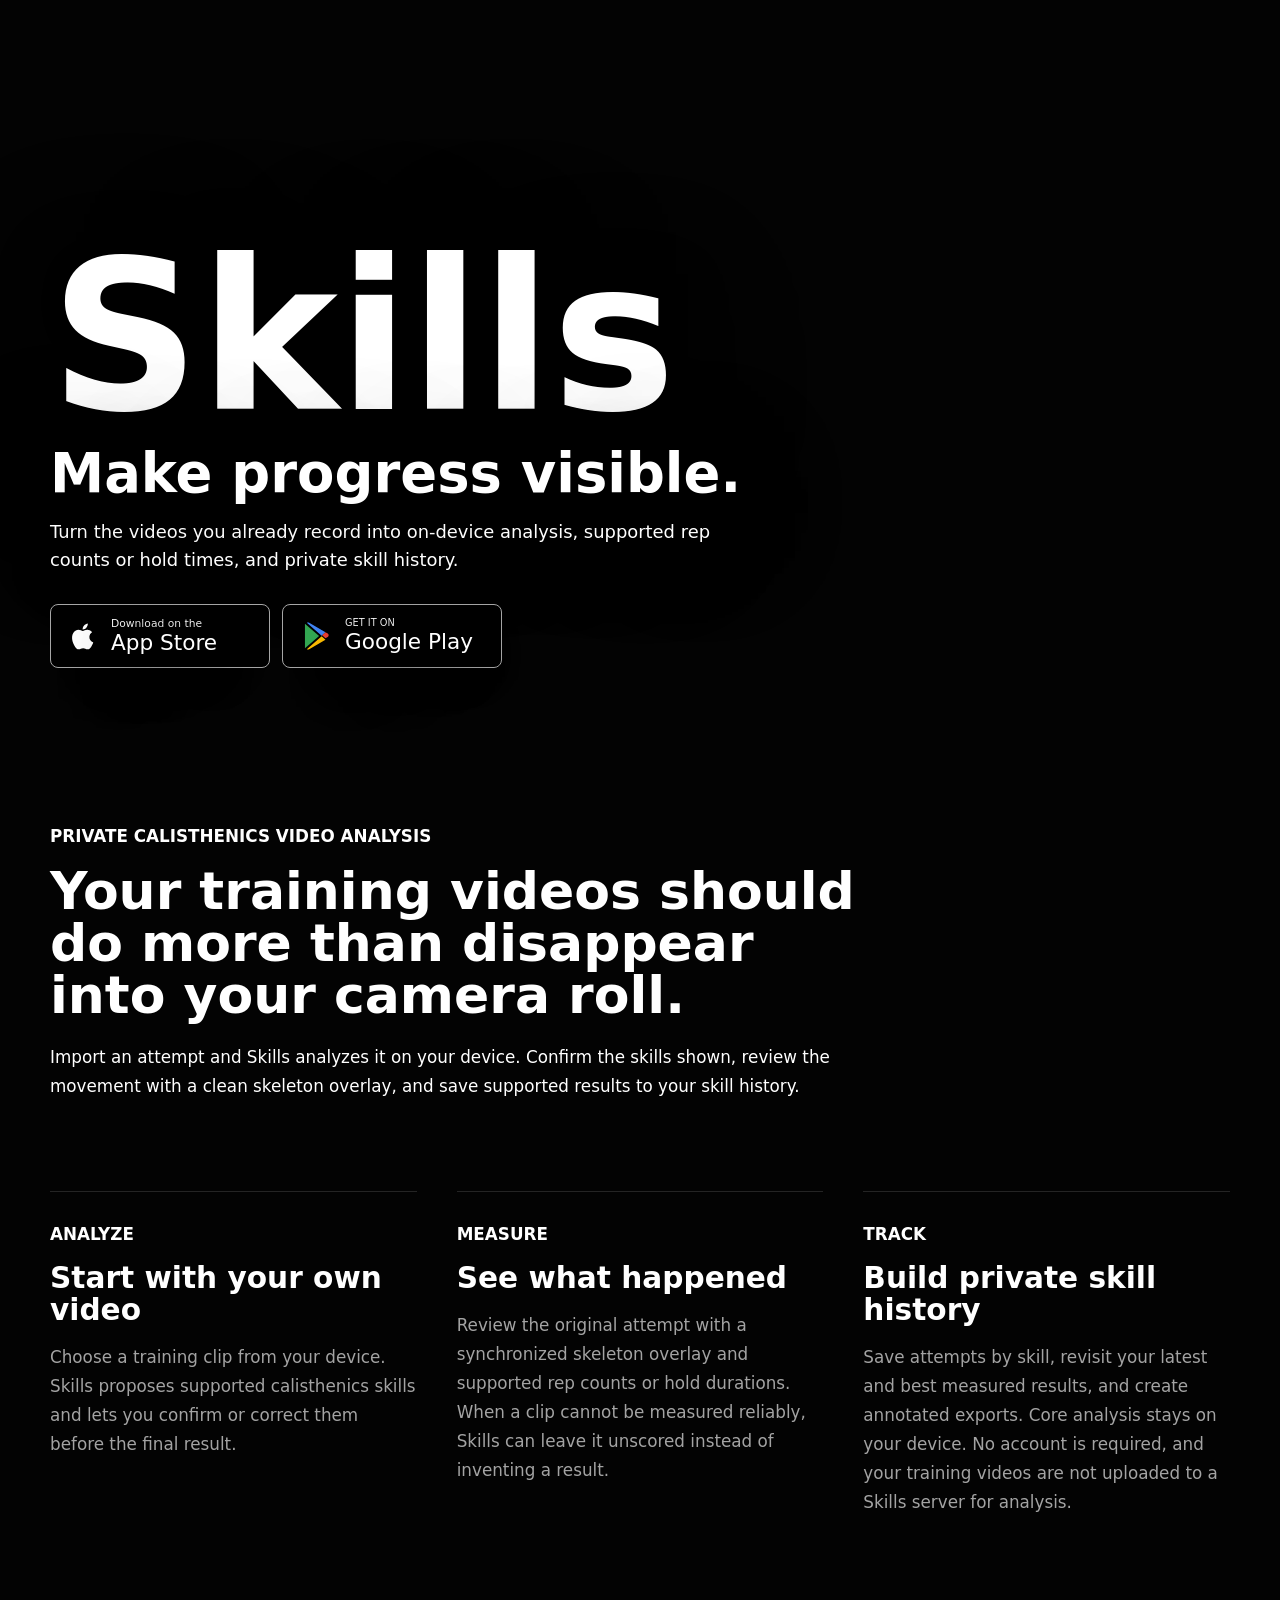
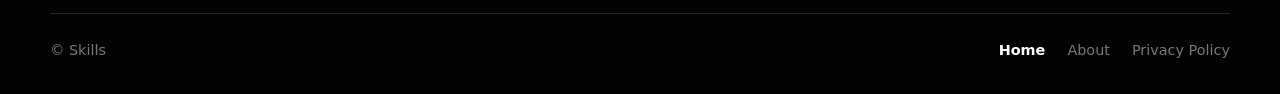
==== commit 464468bb: "Update styles and improve store button layout and functionality" ====
--- a/index.html
+++ b/index.html
@@ -16,7 +16,7 @@
     />
     <meta property="og:type" content="website" />
     <link rel="icon" href="assets/favicon.svg" type="image/svg+xml" />
-    <link rel="stylesheet" href="styles.css?v=20260706-4" />
+    <link rel="stylesheet" href="styles.css?v=20260716-1" />
   </head>
   <body>
     <div class="background-curtain" aria-hidden="true"></div>
@@ -29,47 +29,52 @@
             Turn the videos you already record into on-device analysis,
             supported rep counts or hold times, and private skill history.
           </p>
-        </div>
-      </section>
+          <div class="store-buttons" id="download" aria-label="Download Skills">
+            <a
+              class="store-button store-button--apple"
+              href="https://apps.apple.com/us/app/skills-calisthenics-video-ai/id6790150121"
+              aria-label="Download Skills on the App Store"
+            >
+              <svg viewBox="0 0 24 24" aria-hidden="true">
+                <path
+                  d="M16.8 12.8c0-2.4 2-3.6 2.1-3.6-1.1-1.6-2.8-1.8-3.4-1.9-1.5-.2-2.8.9-3.6.9-.8 0-2-.8-3.2-.8-1.7 0-3.2 1-4.1 2.5-1.7 3-.4 7.3 1.2 9.7.8 1.2 1.8 2.5 3.1 2.4 1.2 0 1.7-.8 3.2-.8s1.9.8 3.3.8c1.4 0 2.2-1.2 3-2.4.9-1.3 1.3-2.6 1.3-2.7 0-.1-2.9-1.1-2.9-4.1ZM14.5 5.8c.7-.9 1.2-2 1.1-3.2-1 .1-2.1.7-2.8 1.5-.6.7-1.2 1.9-1.1 3 1.1.1 2.1-.5 2.8-1.3Z"
+                />
+              </svg>
+              <span class="store-button__label">
+                <small>Download on the</small>
+                <span>App Store</span>
+              </span>
+            </a>
 
-      <section class="site-container buttons" aria-label="Download links">
-        <div class="store-buttons" id="download" aria-label="Download links">
-          <span
-            class="store-button"
-            role="link"
-            aria-disabled="true"
-            title="App Store link coming soon"
-          >
-            <svg viewBox="0 0 24 24" aria-hidden="true">
-              <path
-                d="M16.8 12.8c0-2.4 2-3.6 2.1-3.6-1.1-1.6-2.8-1.8-3.4-1.9-1.5-.2-2.8.9-3.6.9-.8 0-2-.8-3.2-.8-1.7 0-3.2 1-4.1 2.5-1.7 3-.4 7.3 1.2 9.7.8 1.2 1.8 2.5 3.1 2.4 1.2 0 1.7-.8 3.2-.8s1.9.8 3.3.8c1.4 0 2.2-1.2 3-2.4.9-1.3 1.3-2.6 1.3-2.7 0-.1-2.9-1.1-2.9-4.1ZM14.5 5.8c.7-.9 1.2-2 1.1-3.2-1 .1-2.1.7-2.8 1.5-.6.7-1.2 1.9-1.1 3 1.1.1 2.1-.5 2.8-1.3Z"
-              />
-            </svg>
-            <span>
-              <small>Coming soon on the</small>
-              App Store
-            </span>
-          </span>
-
-          <span
-            class="store-button"
-            role="link"
-            aria-disabled="true"
-            title="Google Play link coming soon"
-          >
-            <svg viewBox="0 0 24 24" aria-hidden="true">
-              <path d="M4.2 3.3v17.4l10-8.7-10-8.7Z" />
-              <path d="M5.5 2.7 16 11.8l2.7-2.4L7.2 2.7c-.5-.3-1.1-.3-1.7 0Z" />
-              <path d="m16 12.2-10.5 9.1c.6.3 1.2.3 1.7 0l11.5-6.7-2.7-2.4Z" />
-              <path
-                d="m18.7 9.4-2.4 2.1 2.4 2.1 1.6-.9c.9-.5.9-1.8 0-2.4l-1.6-.9Z"
-              />
-            </svg>
-            <span>
-              <small>Coming soon on</small>
-              Google Play
-            </span>
-          </span>
+            <a
+              class="store-button store-button--google"
+              href="https://play.google.com/store/apps/details?id=com.getskillsapp.skills"
+              aria-label="Get Skills on Google Play"
+            >
+              <svg viewBox="0 0 24 24" aria-hidden="true">
+                <path
+                  class="play-mark__left"
+                  d="M4.2 3.3v17.4l10-8.7-10-8.7Z"
+                />
+                <path
+                  class="play-mark__top"
+                  d="M5.5 2.7 16 11.8l2.7-2.4L7.2 2.7c-.5-.3-1.1-.3-1.7 0Z"
+                />
+                <path
+                  class="play-mark__bottom"
+                  d="m16 12.2-10.5 9.1c.6.3 1.2.3 1.7 0l11.5-6.7-2.7-2.4Z"
+                />
+                <path
+                  class="play-mark__tip"
+                  d="m18.7 9.4-2.4 2.1 2.4 2.1 1.6-.9c.9-.5.9-1.8 0-2.4l-1.6-.9Z"
+                />
+              </svg>
+              <span class="store-button__label">
+                <small>GET IT ON</small>
+                <span>Google Play</span>
+              </span>
+            </a>
+          </div>
         </div>
       </section>
 
--- a/styles.css
+++ b/styles.css
@@ -190,39 +190,81 @@
   display: flex;
   flex-wrap: wrap;
   gap: 12px;
-  margin-top: 36px;
+  margin-top: 30px;
 }
 
 .store-button {
   display: inline-flex;
   align-items: center;
-  min-width: 196px;
-  min-height: 58px;
+  min-width: 220px;
+  min-height: 64px;
   gap: 12px;
-  padding: 9px 16px;
-  border: 1px solid var(--white);
-  border-radius: 6px;
-  background: var(--white);
-  color: var(--app-black);
-  font-size: 1.05rem;
-  font-weight: 800;
+  padding: 8px 16px;
+  border: 1px solid #a6a6a6;
+  border-radius: 8px;
+  background: #000000;
+  color: var(--white);
+  cursor: pointer;
+  font-size: 1.35rem;
+  font-weight: 500;
   line-height: 1.1;
+  text-decoration: none;
+}
+
+.store-button:hover {
+  border-color: var(--white);
+}
+
+.store-button:focus-visible {
+  outline: 2px solid var(--white);
+  outline-offset: 3px;
 }
 
 .store-button svg {
-  width: 28px;
-  height: 28px;
+  width: 32px;
+  height: 32px;
   flex: 0 0 auto;
   fill: currentColor;
 }
 
+.store-button__label,
+.store-button__label span {
+  display: block;
+}
+
 .store-button small {
   display: block;
-  margin-bottom: 3px;
-  color: #303030;
-  font-size: 0.72rem;
-  font-weight: 700;
-  line-height: 1;
+  margin-bottom: 1px;
+  color: var(--white);
+  font-size: 0.67rem;
+  font-weight: 500;
+  line-height: 1.1;
+}
+
+.store-button--google svg {
+  width: 34px;
+  height: 34px;
+}
+
+.store-button--google small {
+  font-size: 0.61rem;
+  text-transform: uppercase;
+}
+
+.store-button--google .play-mark__left {
+  fill: #34a853;
+}
+
+.store-button--google .play-mark__top {
+  fill: #4285f4;
+}
+
+.store-button--google .play-mark__bottom {
+  fill: #fbbc04;
+}
+
+.store-button--google .play-mark__tip {
+  fill: #ea4335;
 }
 
 .detail-columns {
@@ -478,7 +520,7 @@
 @media (max-width: 520px) {
   .hero {
     min-height: 82svh;
-    padding: 42px 0;
+    padding: 28px 0;
   }
 
   h1 {
@@ -523,6 +565,7 @@
   .store-buttons {
     display: grid;
     grid-template-columns: 1fr;
+    margin-top: 24px;
   }
 
   .store-button {
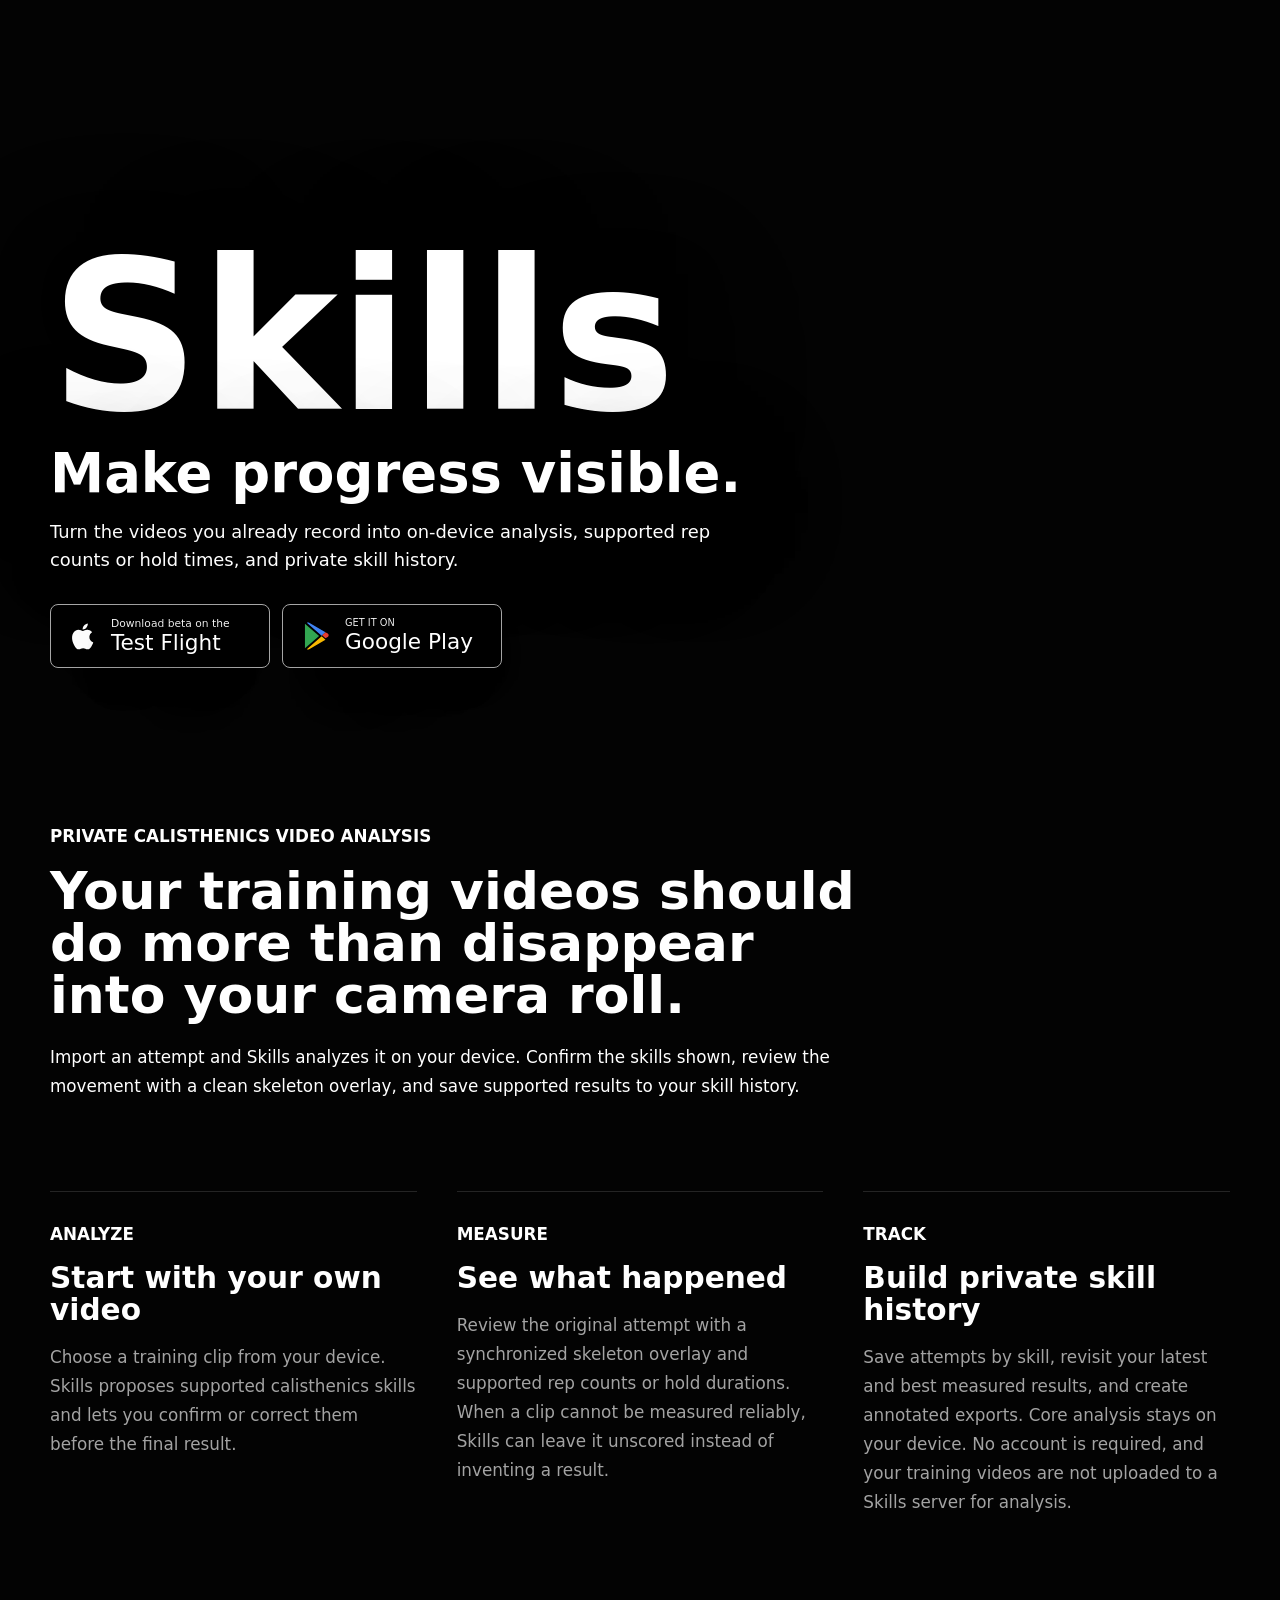
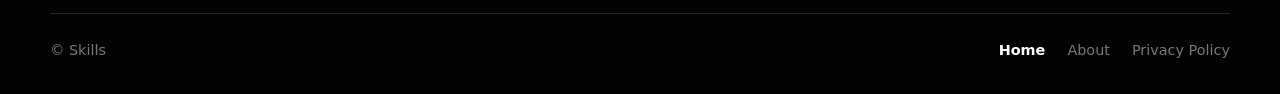
==== commit 70e91bdc: "Update App Store link to Test Flight" ====
--- a/index.html
+++ b/index.html
@@ -32,7 +32,7 @@
           <div class="store-buttons" id="download" aria-label="Download Skills">
             <a
               class="store-button store-button--apple"
-              href="https://apps.apple.com/us/app/skills-calisthenics-video-ai/id6790150121"
+              href="https://testflight.apple.com/join/hFbwVdy5"
               aria-label="Download Skills on the App Store"
             >
               <svg viewBox="0 0 24 24" aria-hidden="true">
@@ -41,8 +41,8 @@
                 />
               </svg>
               <span class="store-button__label">
-                <small>Download on the</small>
-                <span>App Store</span>
+                <small>Download beta on the</small>
+                <span>Test Flight</span>
               </span>
             </a>
 
